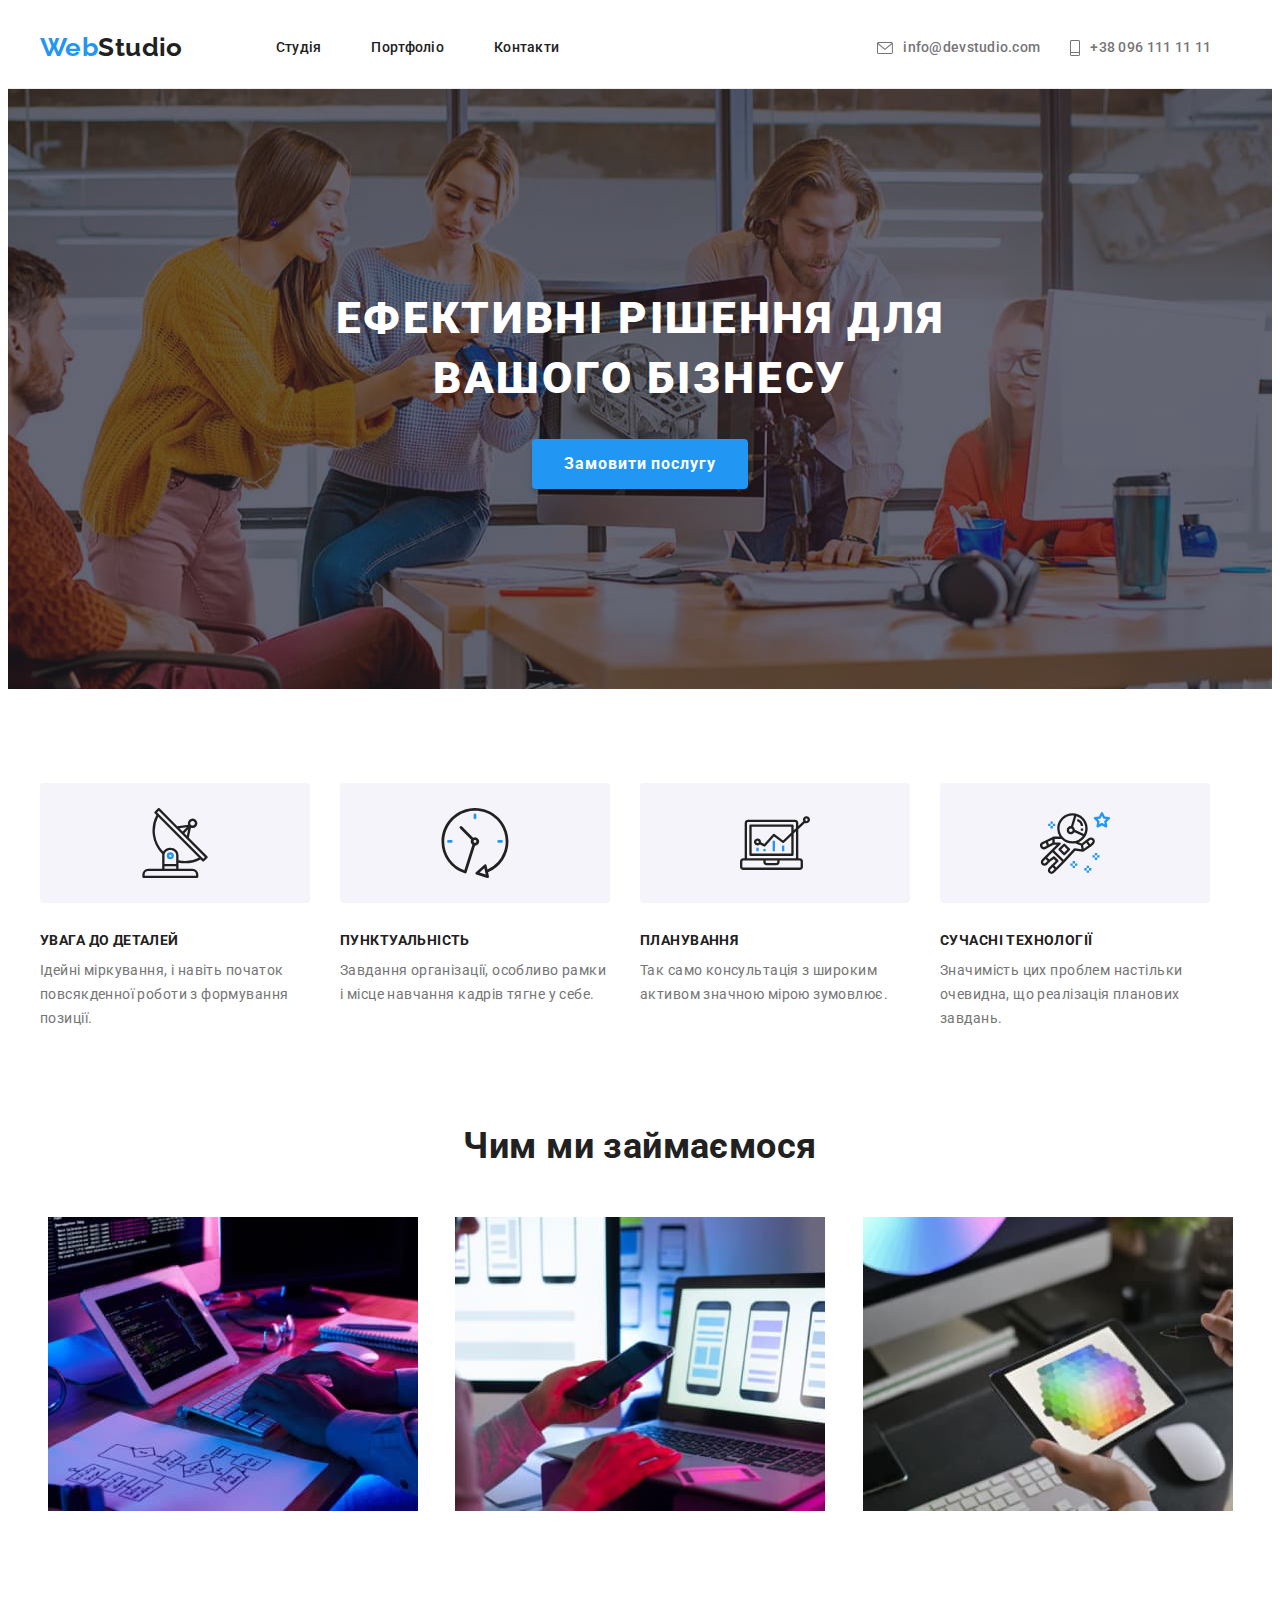
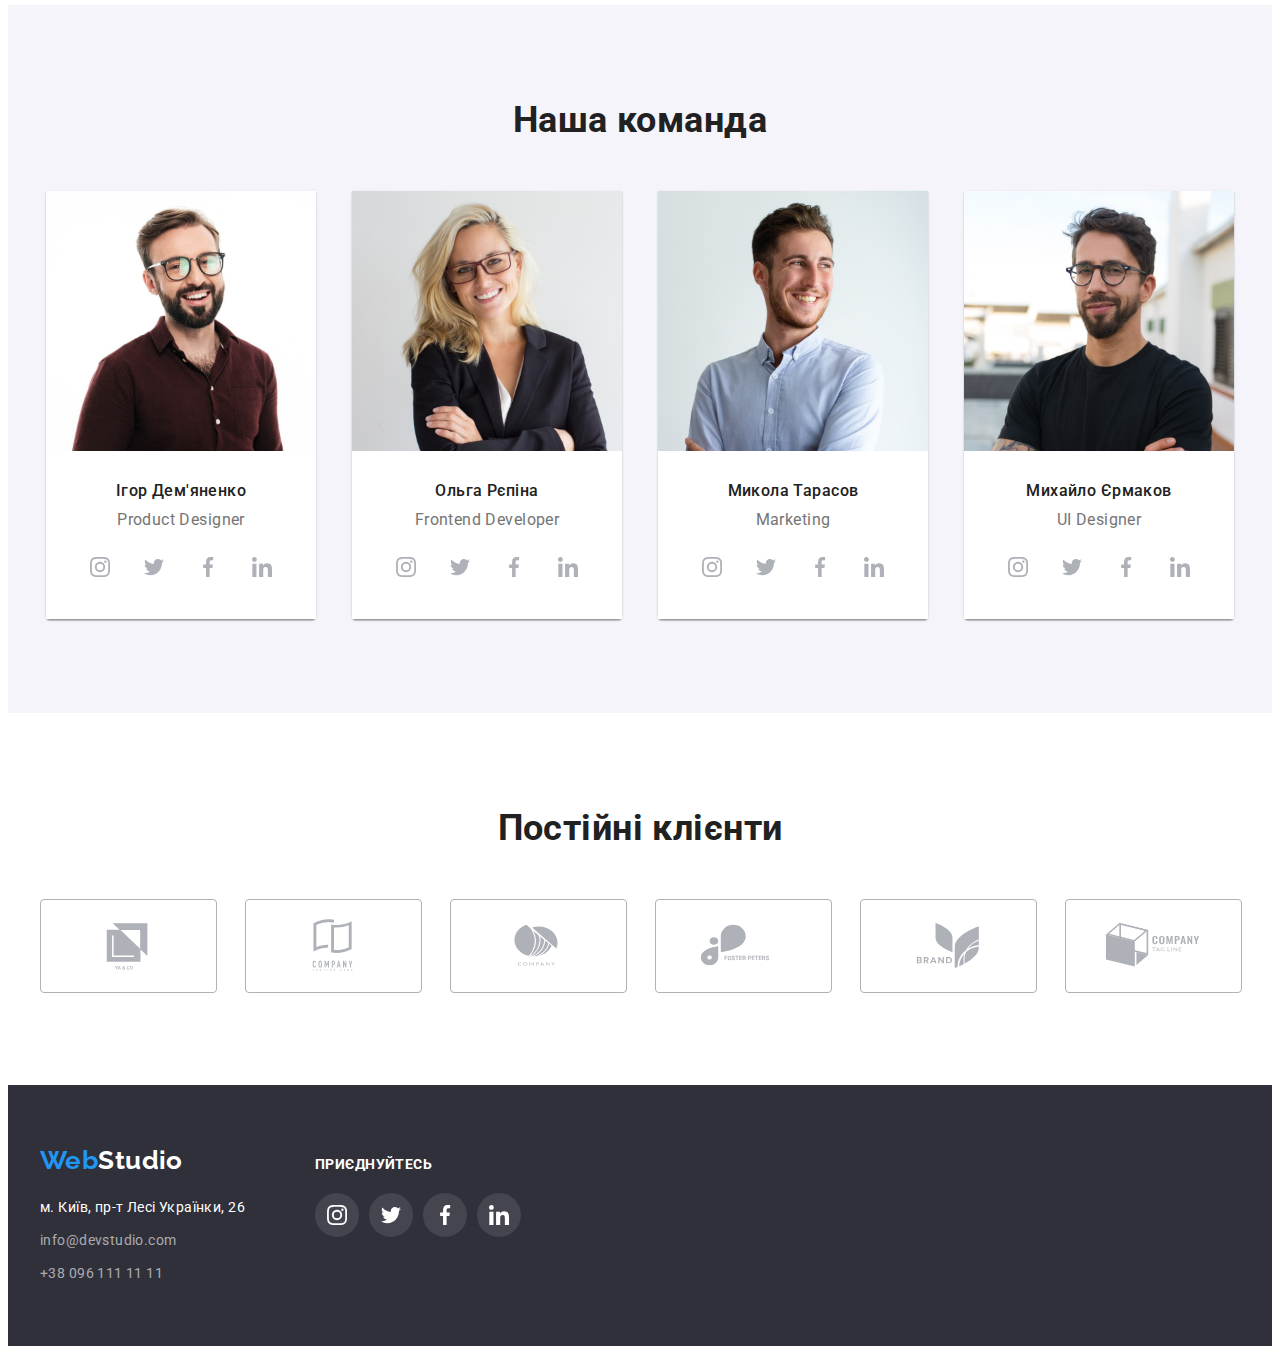
==== index.html @ e4511b5a "Start" ====
<!DOCTYPE html>
<html lang="uk">
    <head>
        <meta charset="UTF-8">
        <meta http-equiv="X-UA-Compatible" content="IE=edge">
        <meta name="viewport" content="width=device-width, initial-scale=1.0">
        
        <link rel="preconnect" href="https://fonts.googleapis.com">
        <link rel="preconnect" href="https://fonts.gstatic.com" crossorigin>
        <link href="https://fonts.googleapis.com/css2?family=Raleway:wght@700&family=Roboto:wght@400;500;700;900&display=swap" rel="stylesheet">

        <link rel="stylesheet" href="https://cdnjs.cloudflare.com/ajax/libs/modern-normalize/1.1.0/modern-normalize.min.css" integrity="sha512-wpPYUAdjBVSE4KJnH1VR1HeZfpl1ub8YT/NKx4PuQ5NmX2tKuGu6U/JRp5y+Y8XG2tV+wKQpNHVUX03MfMFn9Q==" crossorigin="anonymous" referrerpolicy="no-referrer" />

        <link rel="stylesheet" href="./styles/styles.css">

        <title>WebStudio</title>
    </head>

      <body>
    <header class="header">
      <div class="container">
        <nav class="header-navigation">
          <a class="logo header-logo" href="index.html"> Web<span class="word-studio-1">Studio</span></a>
            <ul class="header-list">
              <li class="header-item"><a class="header-link studio" href="index.html">Студія</a></li>
              <li class="header-item"><a class="header-link" href="portfolio.html">Портфоліо</a></li>
              <li class="header-item"><a class="header-link" href="#contacts">Контакти</a></li>
            </ul>

            <div class="header-contacts">
              <ul class="header-contacts-list">
                <li class="header-contacts-item">
                  <a class="contact-link" href="mailto:info@devstudio.com">
                    <svg width="16" height="12">
                      <use href="./img/icons.svg#icon-mail-icon"></use>
                    </svg>
                    info@devstudio.com
                  </a>
                </li>
                <li class="header-contacts-item">
                  <a class="contact-link" href="tel:+380961111111">
                    <svg width="10" height="16">
                      <use href="./img/icons.svg#icon-phone-icon"></use>
                    </svg>
                    +38 096 111 11 11
                  </a>
                </li>
              </ul>
            </div>
        </nav>
      </div>
    </header>

    <main>
      <section class="banner">
        <div class="container">
          <h1 class="banner-title">Ефективні рішення для вашого бізнесу</h1>
          <button class="banner-button" type="button">Замовити послугу</button>
        </div>
        </section>

            <section class="hero">
              <div class="container">
                    <ul class="hero-list">
                        <li class="hero-item">
                          <div class="hero-icon-box">
                            <svg class="hero-icon" width="70" height="70">
                              <use href="./img/icons.svg#icon-antenna"></use>
                            </svg>
                          </div>
                          <h3 class="hero-title">УВАГА ДО ДЕТАЛЕЙ</h3>
                          <p class="hero-text">Ідейні міркування, і навіть початок повсякденної роботи з формування позиції.</p>
                        </li>

                        <li class="hero-item">
                          <div class="hero-icon-box">
                            <svg class="hero-icon" width="70" height="70">
                              <use href="./img/icons.svg#icon-clock"></use>
                            </svg>
                          </div>
                          <h3 class="hero-title">ПУНКТУАЛЬНІСТЬ</h3>
                          <p class="hero-text">Завдання організації, особливо рамки і місце навчання кадрів тягне у себе.</p>
                        </li>

                        <li class="hero-item">
                          <div class="hero-icon-box">
                            <svg class="hero-icon" width="70" height="70">
                              <use href="./img/icons.svg#icon-diagram"></use>
                            </svg>
                          </div>
                          <h3 class="hero-title">ПЛАНУВАННЯ</h3>
                          <p class="hero-text">Так само консультація з широким активом значною мірою зумовлює.</p>
                        </li>

                        <li class="hero-item">
                          <div class="hero-icon-box">
                            <svg class="hero-icon" width="70" height="70">
                              <use href="./img/icons.svg#icon-astronaut"></use>
                            </svg>
                          </div>
                          <h3 class="hero-title">СУЧАСНІ ТЕХНОЛОГІЇ</h3>
                          <p class="hero-text">Значимість цих проблем настільки очевидна, що реалізація планових завдань.</p>
                        </li>
                    </ul>
              </div>
            </section>

            <section class="projects">
                <div class="container">
                  <h2 class="projects-title">Чим ми займаємося</h2>
                      <ul class="projects-list">
                          <li><img src="img/works-1.jpg" alt="Робота за комп'ютером" width="370" height="294"></li>
                          <li><img src="img/works-2.jpg" alt="Робота зі смартфоном за комп'ютером" width="370" height="294"></li>
                          <li><img src="img/works-3.jpg" alt="Робота з планшетом за комп'ютером" width="370" height="294"></li>    
                      </ul>
                </div>
            </section>

            <section class="team">
              <div class="container">
                <h2 class="team-title">Наша команда</h2>
                  <ul class="team-list">
                    <li class="team-item"> 
                            <img src="img/teammate-1.jpg" alt="Член команди 1" width="270" height="260">
                            <div class="description">
                              <h3 class="team-name">Ігор Дем'яненко</h3>
                              <p class="team-position">Product Designer</p>
                              <ul class="team-soc-list">
                                <li class="team-soc-item">
                                  <a href="" class="team-soc-link">
                                    <svg class="team-soc-icon" width="20" height="20">
                                    <use href="./img/icons.svg#icon-instagram"></use>
                                    </svg>
                                  </a>
                                </li>
                                <li class="team-soc-item">
                                  <a href="" class="team-soc-link">
                                    <svg class="team-soc-icon" width="20" height="20">
                                    <use href="./img/icons.svg#icon-twitter"></use>
                                    </svg>
                                  </a>
                                </li>
                                <li class="team-soc-item">
                                  <a href="" class="team-soc-link">
                                    <svg class="team-soc-icon" width="20" height="20">
                                    <use href="./img/icons.svg#icon-facebook"></use>
                                    </svg>
                                  </a>
                                </li>
                                <li class="team-soc-item">
                                  <a href="" class="team-soc-link">
                                    <svg class="team-soc-icon" width="20" height="20">
                                    <use href="./img/icons.svg#icon-linkedin"></use>
                                    </svg>
                                  </a>
                                </li>
                              </ul>
                            </div>
                        </li>
                        <li class="team-item"> 
                            <img src="img/teammate-2.jpg" alt="Член команди 2" width="270" height="260">
                            <div class="description">
                            <h3 class="team-name">Ольга Рєпіна</h3>
                            <p class="team-position">Frontend Developer</p>
                            <ul class="team-soc-list">
                              <li class="team-soc-item">
                                <a href="" class="team-soc-link">
                                  <svg class="team-soc-icon" width="20" height="20">
                                  <use href="./img/icons.svg#icon-instagram"></use>
                                  </svg>
                                </a>
                              </li>
                              <li class="team-soc-item">
                                <a href="" class="team-soc-link">
                                  <svg class="team-soc-icon" width="20" height="20">
                                  <use href="./img/icons.svg#icon-twitter"></use>
                                  </svg>
                                </a>
                              </li>
                              <li class="team-soc-item">
                                <a href="" class="team-soc-link">
                                  <svg class="team-soc-icon" width="20" height="20">
                                  <use href="./img/icons.svg#icon-facebook"></use>
                                  </svg>
                                </a>
                              </li>
                              <li class="team-soc-item">
                                <a href="" class="team-soc-link">
                                  <svg class="team-soc-icon" width="20" height="20">
                                  <use href="./img/icons.svg#icon-linkedin"></use>
                                  </svg>
                                </a>
                              </li>
                            </ul>  
                            </div>
                        </li>
                        <li class="team-item"> 
                            <img src="img/teammate-3.jpg" alt="Член команди 3" width="270" height="260"> 
                            <div class="description">
                            <h3 class="team-name">Микола Тарасов</h3>
                            <p class="team-position">Marketing</p>
                            <ul class="team-soc-list">
                              <li class="team-soc-item">
                                <a href="" class="team-soc-link">
                                  <svg class="team-soc-icon" width="20" height="20">
                                  <use href="./img/icons.svg#icon-instagram"></use>
                                  </svg>
                                </a>
                              </li>
                              <li class="team-soc-item">
                                <a href="" class="team-soc-link">
                                  <svg class="team-soc-icon" width="20" height="20">
                                  <use href="./img/icons.svg#icon-twitter"></use>
                                  </svg>
                                </a>
                              </li>
                              <li class="team-soc-item">
                                <a href="" class="team-soc-link">
                                  <svg class="team-soc-icon" width="20" height="20">
                                  <use href="./img/icons.svg#icon-facebook"></use>
                                  </svg>
                                </a>
                              </li>
                              <li class="team-soc-item">
                                <a href="" class="team-soc-link">
                                  <svg class="team-soc-icon" width="20" height="20">
                                  <use href="./img/icons.svg#icon-linkedin"></use>
                                  </svg>
                                </a>
                              </li>
                            </ul>
                            </div> 
                        </li> 
                        <li class="team-item"> 
                            <img src="img/teammate-4.jpg" alt="Член команди 4" width="270" height="260"> 
                            <div class="description">
                            <h3 class="team-name">Михайло Єрмаков</h3>
                            <p class="team-position">UI Designer</p>
                            <ul class="team-soc-list">
                              <li class="team-soc-item">
                                <a href="" class="team-soc-link">
                                  <svg class="team-soc-icon" width="20" height="20">
                                  <use href="./img/icons.svg#icon-instagram"></use>
                                  </svg>
                                </a>
                              </li>
                              <li class="team-soc-item">
                                <a href="" class="team-soc-link">
                                  <svg class="team-soc-icon" width="20" height="20">
                                  <use href="./img/icons.svg#icon-twitter"></use>
                                  </svg>
                                </a>
                              </li>
                              <li class="team-soc-item">
                                <a href="" class="team-soc-link">
                                  <svg class="team-soc-icon" width="20" height="20">
                                  <use href="./img/icons.svg#icon-facebook"></use>
                                  </svg>
                                </a>
                              </li>
                              <li class="team-soc-item">
                                <a href="" class="team-soc-link">
                                  <svg class="team-soc-icon" width="20" height="20">
                                  <use href="./img/icons.svg#icon-linkedin"></use>
                                  </svg>
                                </a>
                              </li>
                            </ul>
                            </div>
                      </li>    
                    </ul>
              </div>
            </section>

            <section class="partners">
              <div class="container">
                <h2 class="partners-title">Постійні клієнти</h2>
                <ul class="partners-list">
                  <li class="partners-item">
                    <a href="" class="partners-link">
                      <svg class="partners-icon" width="106" height="60">
                        <use href="./img/icons.svg#icon-logo-1"></use>
                      </svg>
                    </a>
                  </li>
                  <li class="partners-item">
                    <a href="" class="partners-link">
                      <svg class="partners-icon" width="106" height="60">
                        <use href="./img/icons.svg#icon-logo-2"></use>
                      </svg>
                    </a>
                  </li>
                  <li class="partners-item">
                    <a href="" class="partners-link">
                      <svg class="partners-icon" width="106" height="60">
                        <use href="./img/icons.svg#icon-logo-3"></use>
                      </svg>
                    </a>
                  </li>
                  <li class="partners-item">
                    <a href="" class="partners-link">
                      <svg class="partners-icon" width="106" height="60">
                        <use href="./img/icons.svg#icon-logo-4"></use>
                      </svg>
                    </a>
                  </li>
                  <li class="partners-item">
                    <a href="" class="partners-link">
                      <svg class="partners-icon" width="106" height="60">
                        <use href="./img/icons.svg#icon-logo-5"></use>
                      </svg>
                    </a>
                  </li>
                  <li class="partners-item">
                    <a href="" class="partners-link">
                      <svg class="partners-icon" width="106" height="60">
                        <use href="./img/icons.svg#icon-logo-6"></use>
                      </svg>
                    </a>
                  </li>
                </ul>
              </div>
            </section>
    </main>

        <footer>
          <div class="footer-container container">
            <div class="footer-logo-contacts">
            <a class="logo footer-logo" href="index.html"> Web<span class="word-studio-2">Studio</span></a>
                <address id="contacts">
                    <ul>
                        <li class="contact-item"><a class="adds" href="https://goo.gl/maps/CPtrU1FHBa2aNyZL9" target="_blank" rel="noopener noreferrer nofollow" >м. Київ, пр-т Лесі Українки, 26 </a></li>
                        <li class="contact-item"><a class="footer-contact-link" href="mailto:info@devstudio.com">info@devstudio.com</a></li>
                        <li class="contact-item"><a class="footer-contact-link" href="tel:+380961111111">+38 096 111 11 11</a></li>
                    </ul>
                </address>
              </div>

                <div class="footer-soc-networks">
                  <h4 class="footer-soc-title">приєднуйтесь</h4>
                  <ul class="footer-soc-list">
                    <li class="footer-soc-item">
                      <a href="" class="footer-soc-link">
                        <svg class="footer-soc-icon" width="20" height="20">
                        <use href="./img/icons.svg#icon-instagram"></use>
                        </svg>
                      </a>
                    </li>
                    <li class="footer-soc-item">
                      <a href="" class="footer-soc-link">
                        <svg class="footer-soc-icon" width="20" height="20">
                        <use href="./img/icons.svg#icon-twitter"></use>
                        </svg>
                      </a>
                    </li>
                    <li class="footer-soc-item">
                      <a href="" class="footer-soc-link">
                        <svg class="footer-soc-icon" width="20" height="20">
                        <use href="./img/icons.svg#icon-facebook"></use>
                        </svg>
                      </a>
                    </li>
                    <li class="footer-soc-item">
                      <a href="" class="footer-soc-link">
                        <svg class="footer-soc-icon" width="20" height="20">
                        <use href="./img/icons.svg#icon-linkedin"></use>
                        </svg>
                      </a>
                    </li>
                  </ul>
                </div>
          </div>
        </footer>
    </body>
</html>
---- styles/styles.css ----
:root {
  --primary-text-color: #757575;
  --secondary-text-color: #212121;
  --white-color:  #FFFFFF;
  --black-color: #000000;
  --background-our-team: #F5F4FA;
  --background-hero-footer: #2F303A;
  --accent-color: #2196F3;
  --button-active: #188CE8;
  --body-color: #F5F5F5;
  --bottom-color: #ECECEC;
  --icon-color: #AFB1B8;
}

body { 
  font-family: 'Roboto', sans-serif;
  font-size: 14px;
  letter-spacing: 0.03em;
  background-color: var(--white-color);
}

p,
h1,
h2,
h3,
h4,
h5,
h6 {
  margin: 0;
}

ul,
ol {
  margin: 0;
  padding-left: 0;
}

button {
  cursor: pointer;
}

address {
  font-style: normal;
}

img {
  display: block;
  max-width: 100%;
  height: auto;
}

a {
  text-decoration: none;
}

ul {
  list-style: none;
}

/*-------------------header-------------------*/

.container {
  width: 1200px;
  padding-left: 15px;
  padding-right: 15px;
  margin: 0 auto;
}

.header {
  background: var(--white-color);
  flex-direction: row;
  border-bottom-width: 1px;
  border-bottom-style: solid;
  border-bottom-color: var(--bottom-color);
}

.header-navigation {
  display: flex;
}

.logo {
  font-family: 'Raleway';
  font-weight: 700;
  font-size: 26px;
  line-height: 1.19;
  color: var(--accent-color);
}

.header-logo{
  padding-top: 24px;
  padding-bottom: 25px;
}

.header-list {
  margin: 32px 318px 32px 93px;
  display: flex;
  gap: 50px;
}

.header-link:hover,
.header-link:focus {
  color: var(--accent-color)
}

.studio:visited,
.portfolio:visited {
  color: var(--accent-color)
}

.word-studio-1 {
  color: var(--secondary-text-color);
}

.header-link {
  font-weight: 500;
  line-height: 1.14;
  letter-spacing: 0.02em;
  display:flex;
  color: var(--secondary-text-color);
  gap: 50px;
}

.header-contacts {
  padding-top: 32px;
  padding-bottom: 32px;
}

.header-contacts-list {
  display: flex;
  gap: 30px;
}

.contact-link {
font-weight: 500;
line-height: 1.14;
letter-spacing: 0.02em;
color: var(--primary-text-color);
fill: currentColor;
display: flex;
align-items:center;
gap: 10px;
}

.contact-link:hover,
.contact-link:focus {
  color: var(--accent-color);
}

/*-------------------hero-------------------*/

.banner {
  background: var(--background-hero-footer);
  padding: 200px 0;
  background-image: linear-gradient(
  rgba(47, 48, 58, 0.4),
  rgba(47, 48, 58, 0.4)),
  url(../img/hero-bg.jpg);
  background-repeat: no-repeat;
  background-position: center;
  background-size: cover;
  max-width: 1600px;
  margin: 0 auto;
}

.banner-title {
  font-weight: 900;
  font-size: 44px; 
  line-height: 1.36; 
  text-align: center;
  letter-spacing: 0.06em;
  text-transform: uppercase;
  color: var(--white-color);
  width: 696px;
  margin: 0 auto;
}

.banner-button {
  border: 0;
  border-radius: 0;
  font-family: 'Roboto';
  font-weight: 700;
  font-size: 16px;
  line-height: 1.88;
  text-align: center;
  letter-spacing: 0.06em;
  color: var(--white-color);
  background: var(--accent-color);
  cursor: pointer;
  margin: 0 auto;
  display: block;
  margin-top: 30px;
  padding: 10px 32px;
  box-shadow: 0px 4px 4px rgba(0, 0, 0, 0.15);
  border-radius: 4px;
}

.banner-button:hover {
  background: var(--button-active);
}

.hero-item {
  width: 270px;
}

.hero-item:nth-child(2),
.hero-item:nth-child(3) {
  height: 224px;
}

.hero-list {
  height: 248px;
  display: flex;
  gap: 30px;
}

.hero-icon-box {
  width: 270px;
  height: 120px;
  margin-bottom: 30px;
  background: var(--background-our-team);
  border-radius: 4px;
  display: flex;
  align-items: center;
  justify-content: center;
}

.hero-icon {
}

.hero-title {
  font-weight: 700;
  font-size: 14px;
  line-height: 1.14;
  text-transform: uppercase;
  color: var(--secondary-text-color);
  margin-bottom: 10px;
}

.hero-text {
  line-height: 1.71;
  color: var(--primary-text-color);
}

.hero {
  padding-top: 94px;
}

.projects,
.partners {
  padding-top: 94px;
  padding-bottom: 94px;
}

.projects-title,
.team-title,
.partners-title {
  font-weight: 700;
  font-size: 36px;
  line-height: 1.17;
  text-align: center;
  color: var(--secondary-text-color);
  margin-bottom: 50px;
}

.projects-list {
  display: flex;
  gap: 30px;
  justify-content: space-evenly;
}

.team-list {
  display: flex;
  gap: 30px;
  justify-content: space-evenly;
}

.team-item {
  box-shadow: 0px 1px 3px rgba(0, 0, 0, 0.12), 0px 1px 1px rgba(0, 0, 0, 0.14), 0px 2px 1px rgba(0, 0, 0, 0.2);
  border-radius: 0px 0px 4px 4px;
  width: calc((100%-90px)/4);
  text-align: center;
}

.team {
  background: var(--background-our-team);
  padding-top: 94px;
  padding-bottom: 94px;
}

.description {
  background: var(--white-color);
  padding-top: 30px;
  padding-bottom: 30px;
  align-items: center;
}

.team-boarder {
  box-shadow: 0px 1px 3px rgba(0, 0, 0, 0.12), 0px 1px 1px rgba(0, 0, 0, 0.14), 0px 2px 1px rgba(0, 0, 0, 0.2);
  border-radius: 0px 0px 4px 4px;
}

.team-name {
  font-weight: 500;
  font-size: 16px;
  line-height: 1.19;
  color: var(--secondary-text-color);
  margin-bottom: 10px;
  padding-left: auto;
  padding-right: auto;
}

.team-position {
  margin-bottom: 16px;
  font-size: 16px;
  line-height: 1.19;
  color: var(--primary-text-color);
}

.team-soc-list {
  display: flex;
  justify-content: center;
  gap: 10px;
}

.team-soc-item {
  width: 44px;
  height: 44px;
}

.team-soc-link {
  width: 100%;
  height: 100%;
  background: var(--white-color);
  border-radius: 50%;
  display: flex;
  align-items: center;
  justify-content: center;
  fill: var(--icon-color);
}

.team-soc-link:hover,
.team-soc-link:focus {
  background-color: var(--accent-color);
  fill: var(--white-color);
}

.partners-list {
  display: flex;
  gap: 30px;
}

.partners-item {
  width: calc((100% - 150px) / 6);
  height: 92px;
}

.partners-link {
  width: 100%;
  height: 100%;
  border: 1px solid var(--icon-color);
  border-radius: 4px;
  display: flex;
  align-items: center;
  justify-content: center;
}

.partners-icon {
  fill: var(--icon-color)
}

.partners-link:hover,
.partners-link:focus {
  border-color: var(--accent-color);
}

.partners-link:hover .partners-icon,
.partners-link:focus .partners-icon{
  fill: var(--accent-color);
}

/*------------------- portfolio -------------------*/

main {
  color: var(--background-our-team);
}

.filter-container {
margin-bottom: 50px;
}

.filter-list {
  display: flex;
  gap: 8px;
  justify-content: center;
}

.filter-btn {
  border: 0;
  border-radius: 0;
  color: var(--secondary-text-color);
  background: var(--background-our-team);
  cursor: pointer;
  margin: 0 auto;
  display: block;
  padding: 6px 22px;
  border-radius: 4px;
}

.filter-btn:hover,
.filter-btn:focus,
.filter-btn:visited {
  color: var(--white-color);
  background-color: var(--accent-color);
  box-shadow: 0px 3px 1px rgba(0, 0, 0, 0.1), 
              0px 1px 2px rgba(0, 0, 0, 0.08), 
              0px 2px 2px rgba(0, 0, 0, 0.12);
}

.btn-title {
  font-family: 'Roboto';
  font-weight: 500;
  font-size: 16px;
  line-height: 1.62;
  text-align: center;
}

.project {
  padding-bottom: 94px;
  padding-top: 94px;
}

.project-list {
  display: flex;
  flex-wrap: wrap;
  justify-content: center;
  gap: 30px;
}

.portfolio-description {
  background: var(--white-color);
  padding: 20px 24px;
  border: 1px solid #EEEEEE;
}

.project-name {
  font-weight: 700;
  font-size: 18px;
  line-height: 2.0;
  letter-spacing: 0.06em;
  color: var(--secondary-text-color);
}

.project-type {
  font-size: 16px;
  line-height: 1.88;
  color: var(--primary-text-color); 
}

.project-card:hover,
.project-card:focus {
  box-shadow: 0px 1px 1px rgba(0, 0, 0, 0.12), 
              0px 4px 4px rgba(0, 0, 0, 0.06), 
              1px 4px 6px rgba(0, 0, 0, 0.16);
}

/*-------------------footer-------------------*/

footer {
  background: var(--background-hero-footer);
  padding-top: 60px;
  padding-bottom: 60px;
}

.footer-container {
  display: flex;
  align-items: baseline;
}

.footer-soc-networks {
  padding-left: 70px;
}

.word-studio-2 {
  color: var(--white-color);
}

.footer-logo {
  display: block;
  margin-bottom: 20px;
}

address{
  display: flex;
  gap: 70px;
}

.contact-item:not(:last-child) {
  margin-bottom: 9px;
}

.footer-contact-link {
  font-style: normal;
  font-weight: 400;
  line-height: 1.71;
  color: rgba(255, 255, 255, 0.6);
}

.footer-contact-link:hover,
.footer-contact-link:focus {
  color: var(--accent-color);
}

.adds {
  font-style: normal;
  line-height: 1.71;
  color: var(--white-color);
}

.adds:hover,
.adds:focus {
  color: var(--accent-color);
}

.footer-soc-networks {
}

.footer-soc-title {
font-weight: 700;
font-size: 14px;
line-height: 1.14;
text-transform: uppercase;
color: var(--white-color);
margin-bottom: 20px;
}

.footer-soc-list {
  display: flex;
  justify-content: center;
  gap: 10px;
}

.footer-soc-item {
  width: 44px;
  height: 44px;
}

.footer-soc-link {
  width: 100%;
  height: 100%;
  background: rgba(255, 255, 255, 0.1);
  border-radius: 50%;
  display: flex;
  align-items: center;
  justify-content: center;
  fill: var(--white-color);
}

.footer-soc-link:hover,
.footer-soc-link:focus {
  background-color: var(--accent-color);
  fill: var(--white-color);
}
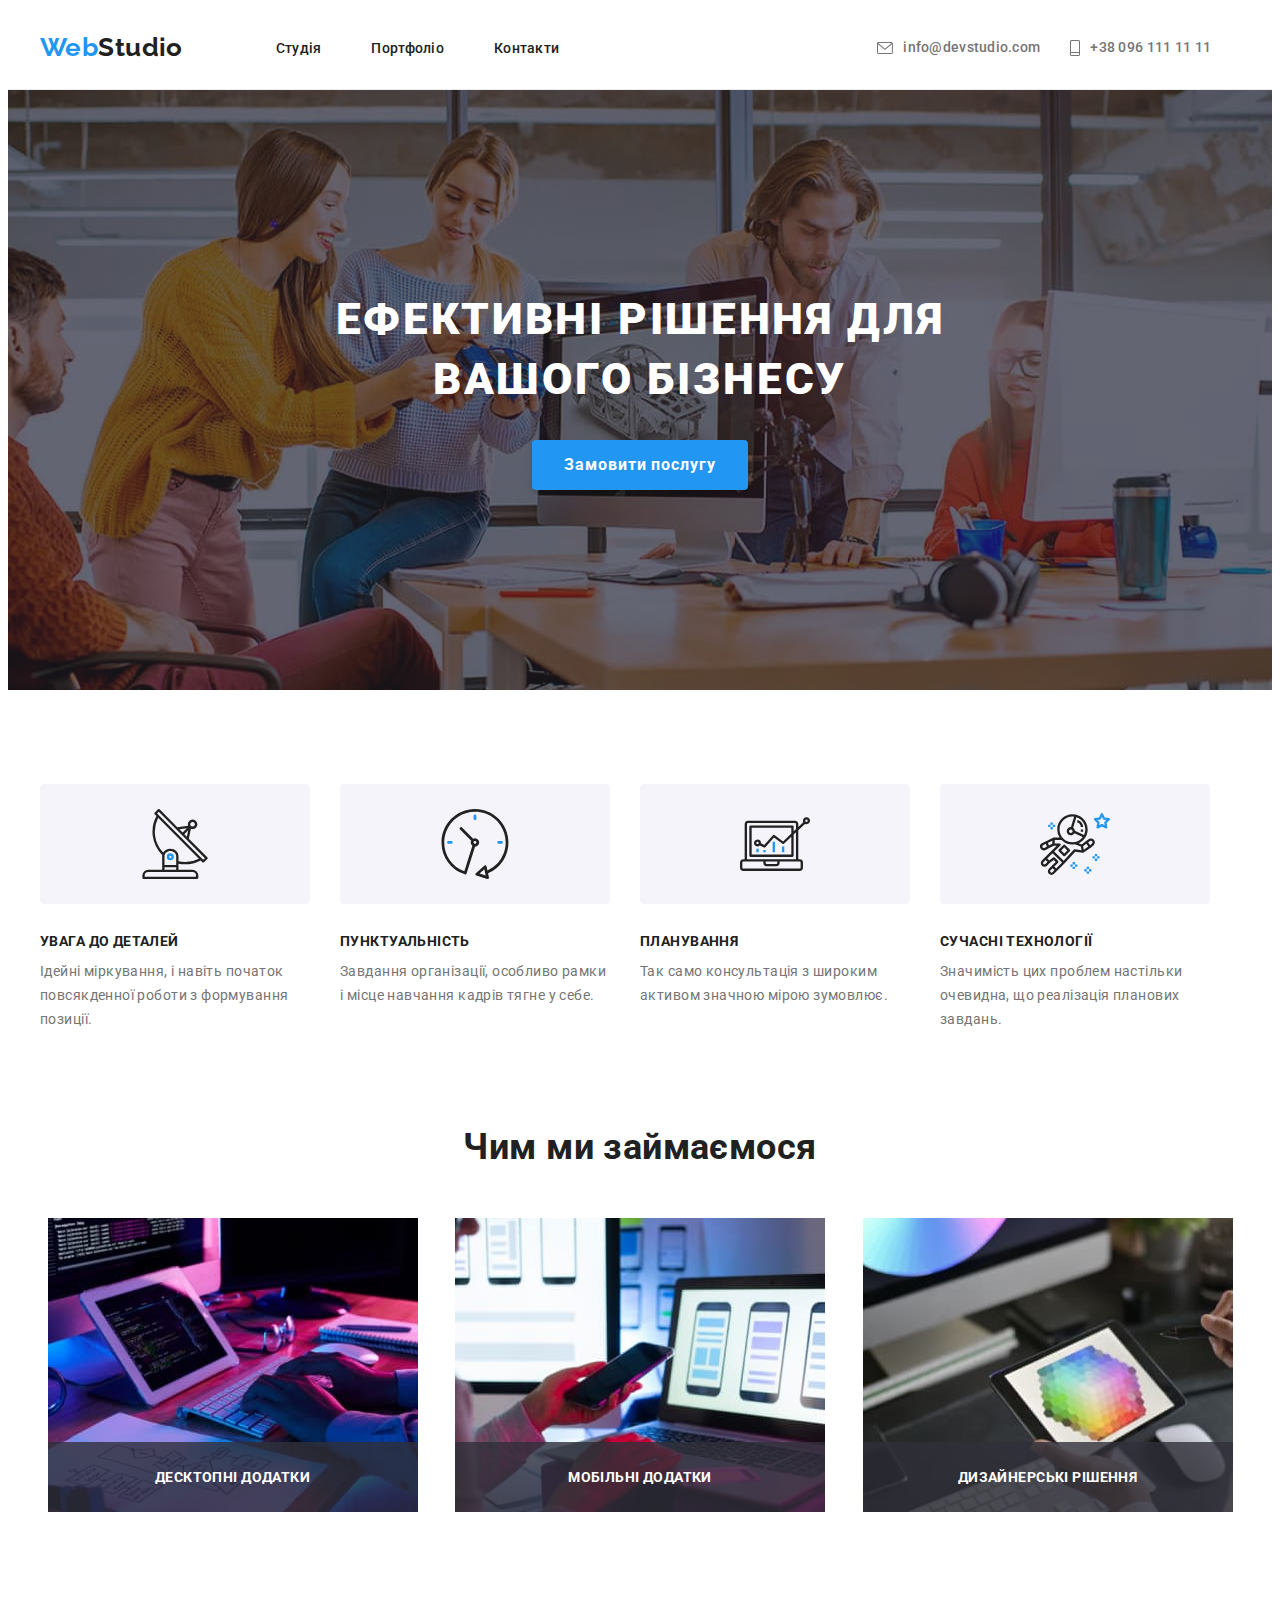
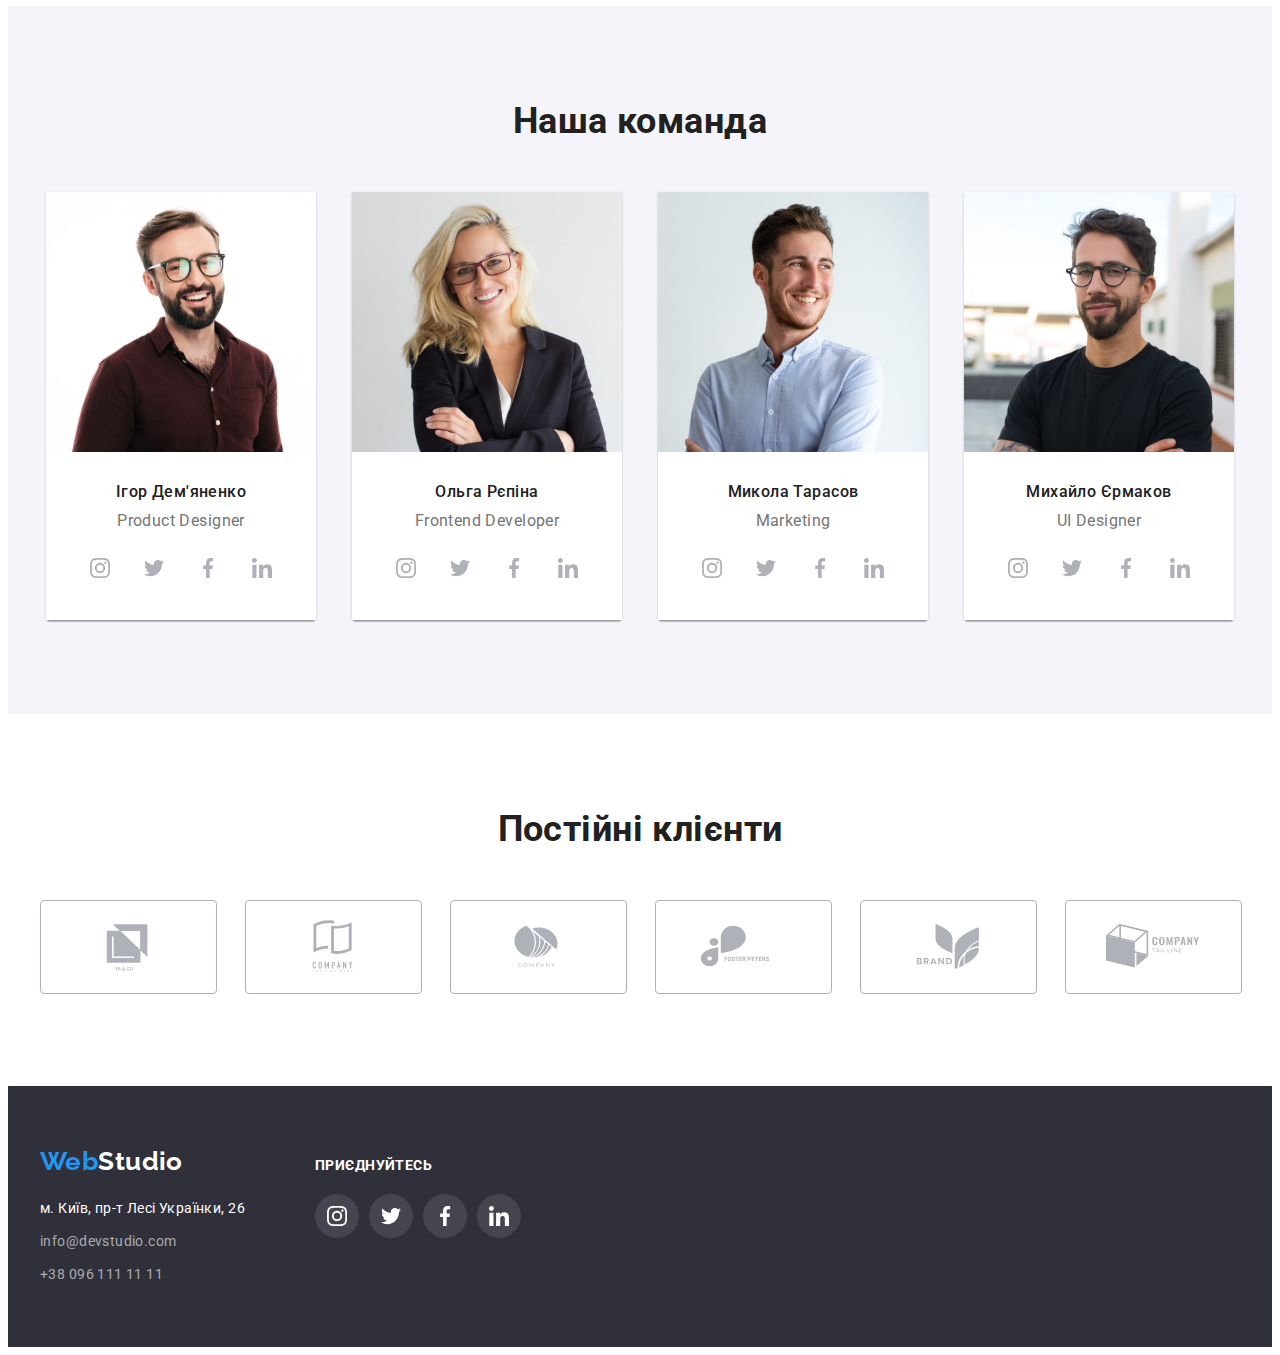
==== commit 3a34be6c: "v0.1" ====
--- a/index.html
+++ b/index.html
@@ -109,9 +109,18 @@
                 <div class="container">
                   <h2 class="projects-title">Чим ми займаємося</h2>
                       <ul class="projects-list">
-                          <li><img src="img/works-1.jpg" alt="Робота за комп'ютером" width="370" height="294"></li>
-                          <li><img src="img/works-2.jpg" alt="Робота зі смартфоном за комп'ютером" width="370" height="294"></li>
-                          <li><img src="img/works-3.jpg" alt="Робота з планшетом за комп'ютером" width="370" height="294"></li>    
+                          <li class="projects-item">
+                            <img src="img/works-1.jpg" alt="Робота за комп'ютером" width="370" height="294">
+                            <h4 class="projects-card">Десктопні додатки</h4>
+                          </li>
+                          <li class="projects-item">
+                            <img src="img/works-2.jpg" alt="Робота зі смартфоном за комп'ютером" width="370" height="294">
+                            <h4 class="projects-card">Мобільні додатки</h4>
+                          </li>
+                          <li class="projects-item">
+                            <img src="img/works-3.jpg" alt="Робота з планшетом за комп'ютером" width="370" height="294">
+                            <h4 class="projects-card">Дизайнерські рішення</h4>
+                          </li>    
                       </ul>
                 </div>
             </section>
--- a/styles/styles.css
+++ b/styles/styles.css
@@ -102,9 +102,20 @@
   color: var(--accent-color)
 }
 
+.header-link:hover::after,
+.header-link:focus::after {
+  content: '';
+  display: block;
+  width: 100%;
+  height: 4px;
+  background-color: var(--accent-color);
+  margin-top: 28px;
+  position: absolute;
+}
+
 .studio:visited,
 .portfolio:visited {
-  color: var(--accent-color)
+  color: var(--accent-color);
 }
 
 .word-studio-1 {
@@ -115,9 +126,9 @@
   font-weight: 500;
   line-height: 1.14;
   letter-spacing: 0.02em;
-  display:flex;
   color: var(--secondary-text-color);
   gap: 50px;
+  position: relative;
 }
 
 .header-contacts {
@@ -268,6 +279,23 @@
   justify-content: space-evenly;
 }
 
+.projects-item {
+  position: relative;
+}
+
+.projects-card {
+  width: 100%;
+  height: 70px;
+  background: rgba(47, 48, 58, 0.8);
+  text-transform: uppercase;
+  color: var(--white-color);
+  display: flex;
+  align-items: center;
+  justify-content: center;
+  position: absolute;
+  bottom: 0%;
+}
+
 .team-list {
   display: flex;
   gap: 30px;
@@ -456,6 +484,23 @@
   color: var(--primary-text-color); 
 }
 
+.project-item {
+  position: relative;
+}
+
+.about-project {
+  width: 370px;
+  height: 294px;
+  font-size: 18px;
+  line-height: 1.56;
+  color: var(--white-color);
+  background-color: var(--accent-color);
+  position: absolute;
+  top: 0%;
+  left: 0%;
+  padding: 63px 24px;
+}
+
 .project-card:hover,
 .project-card:focus {
   box-shadow: 0px 1px 1px rgba(0, 0, 0, 0.12), 
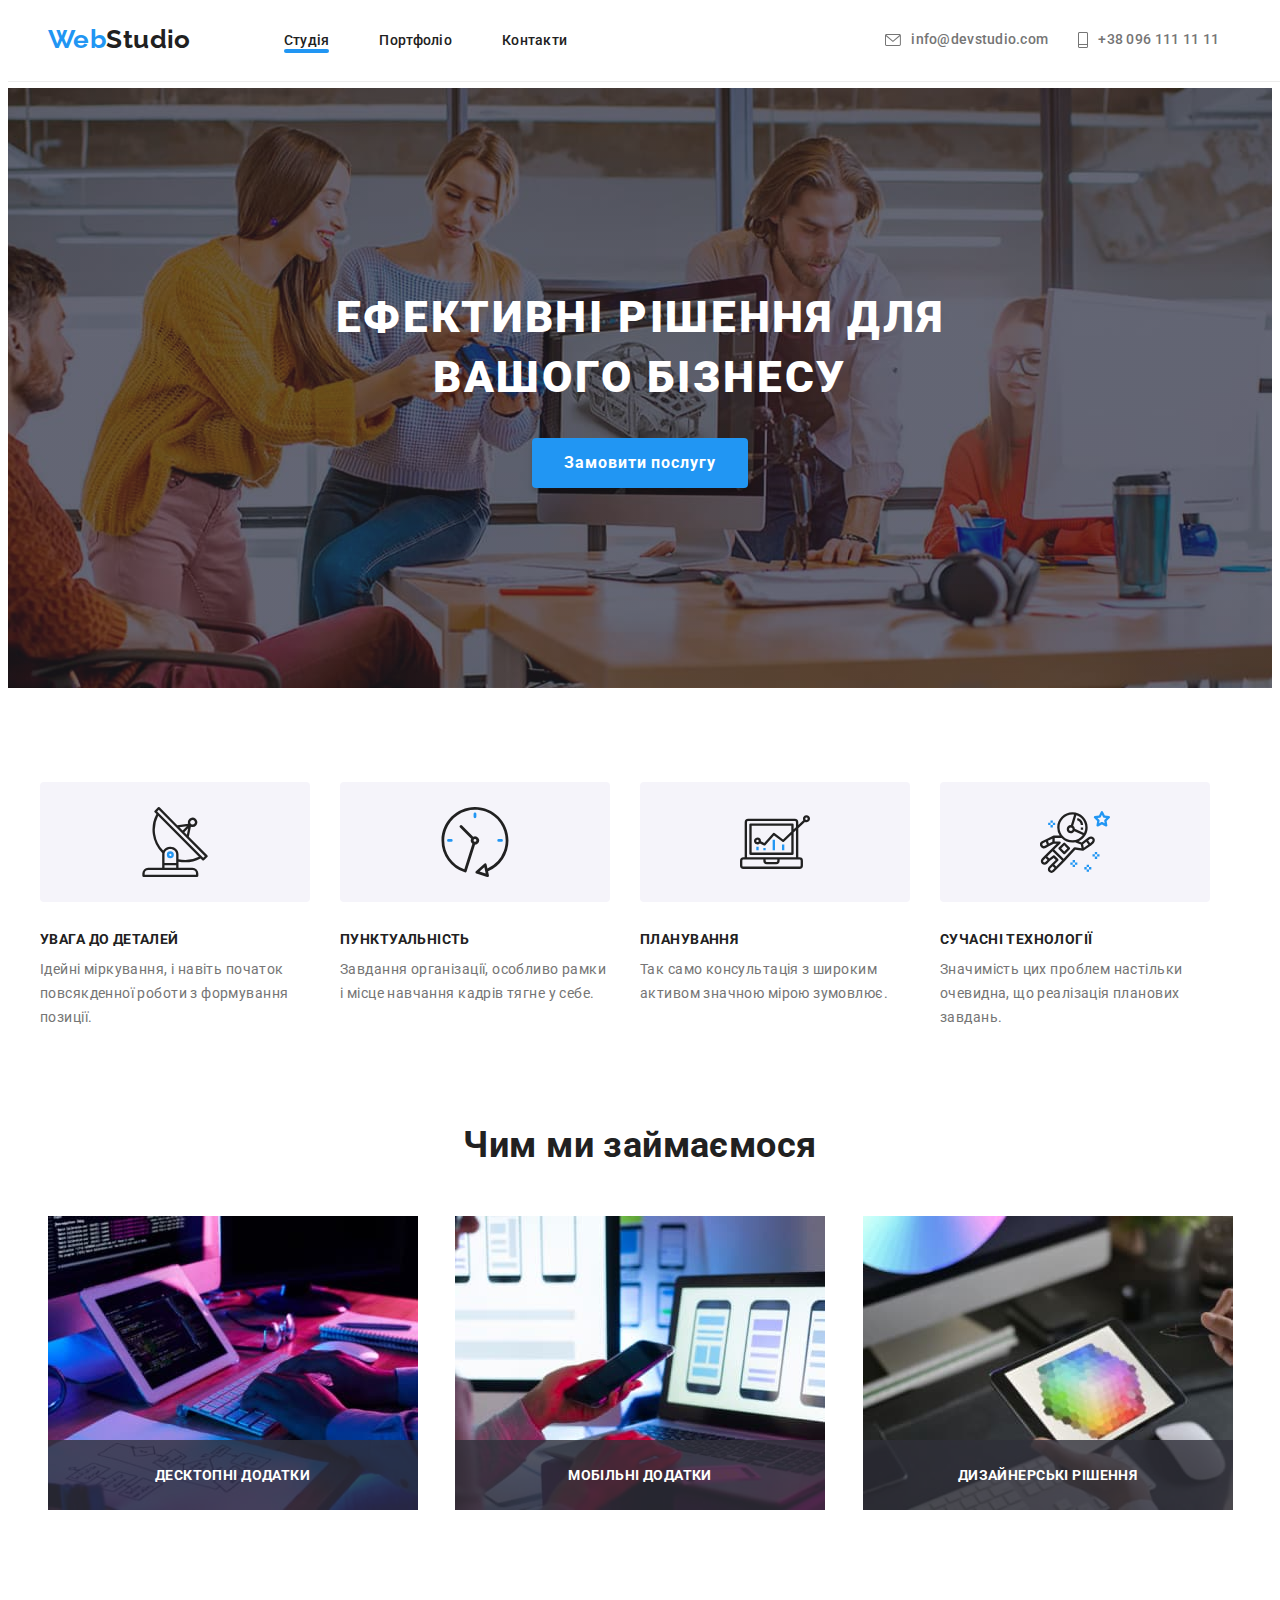
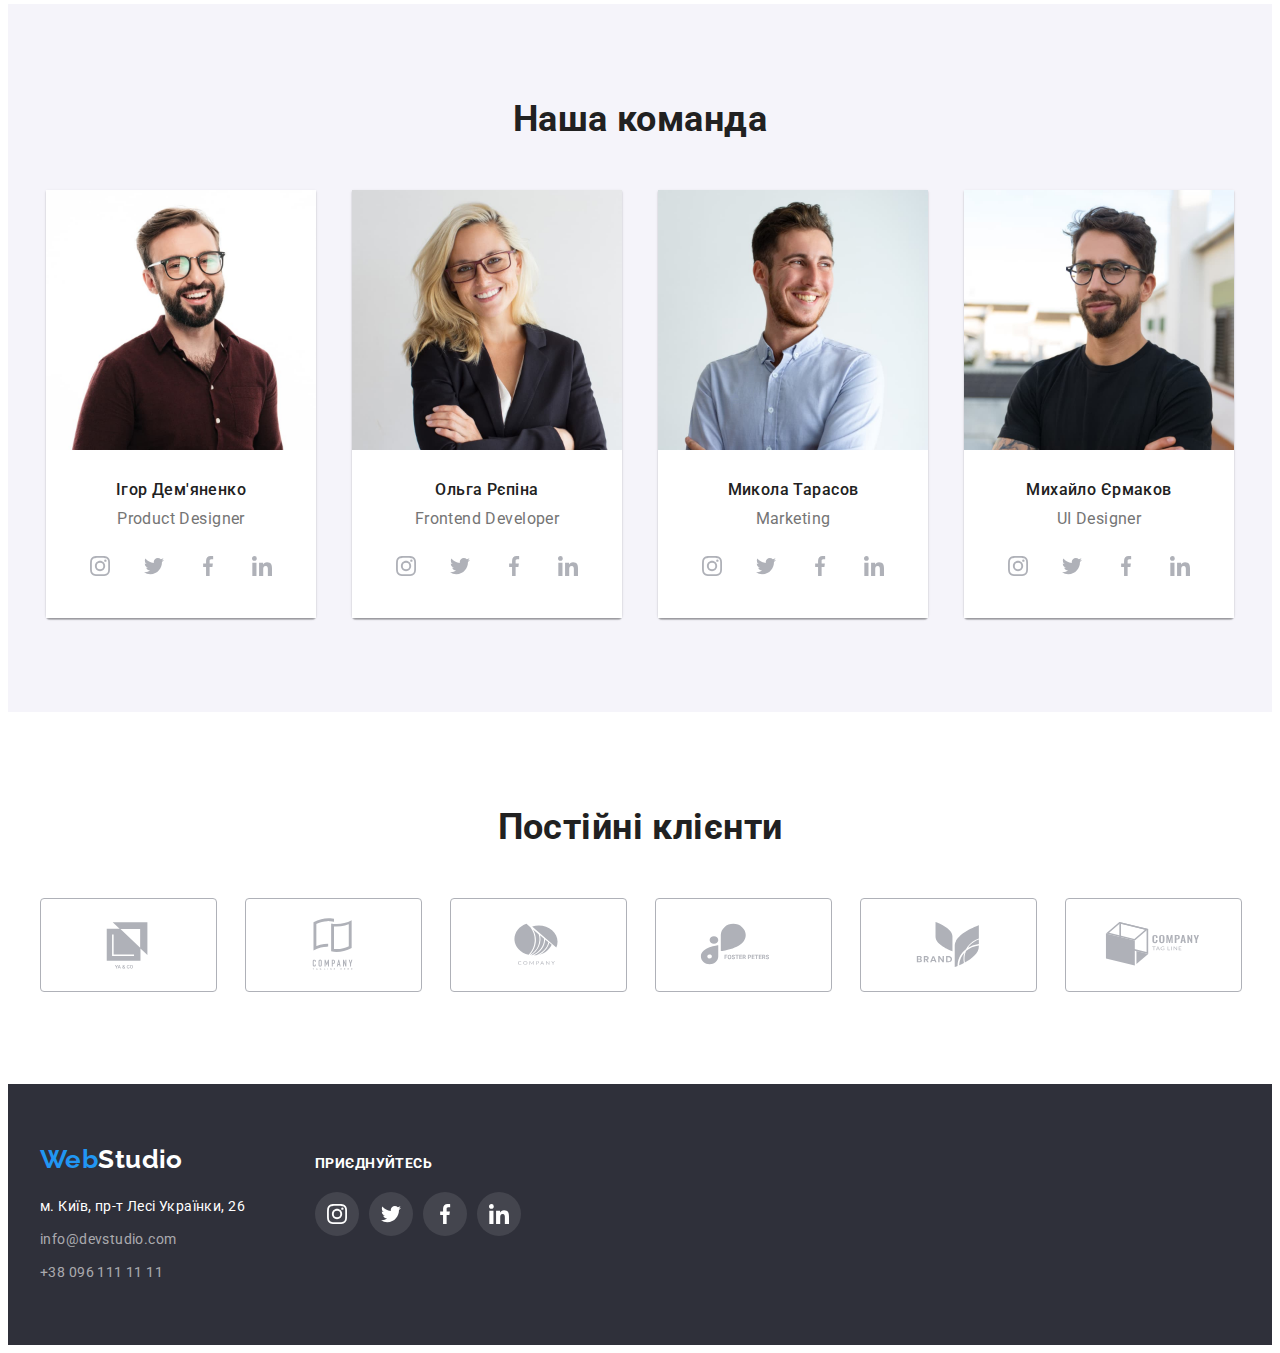
==== commit f3f2cc75: "v0.2" ====
--- a/index.html
+++ b/index.html
@@ -22,7 +22,7 @@
         <nav class="header-navigation">
           <a class="logo header-logo" href="index.html"> Web<span class="word-studio-1">Studio</span></a>
             <ul class="header-list">
-              <li class="header-item"><a class="header-link studio" href="index.html">Студія</a></li>
+              <li class="header-item"><a class="header-link current" href="index.html">Студія</a></li>
               <li class="header-item"><a class="header-link" href="portfolio.html">Портфоліо</a></li>
               <li class="header-item"><a class="header-link" href="#contacts">Контакти</a></li>
             </ul>
@@ -110,16 +110,22 @@
                   <h2 class="projects-title">Чим ми займаємося</h2>
                       <ul class="projects-list">
                           <li class="projects-item">
-                            <img src="img/works-1.jpg" alt="Робота за комп'ютером" width="370" height="294">
-                            <h4 class="projects-card">Десктопні додатки</h4>
+                            <div class="projects-card">
+                              <img src="img/works-1.jpg" alt="Робота за комп'ютером" width="370" height="294">
+                              <h4 class="projects-description">Десктопні додатки</h4>
+                            </div>
                           </li>
-                          <li class="projects-item">
-                            <img src="img/works-2.jpg" alt="Робота зі смартфоном за комп'ютером" width="370" height="294">
-                            <h4 class="projects-card">Мобільні додатки</h4>
+                          <li class="projects-ite">
+                            <div class="projects-card">
+                              <img src="img/works-2.jpg" alt="Робота зі смартфоном за комп'ютером" width="370" height="294">
+                              <h4 class="projects-description">Мобільні додатки</h4>
+                            </div>
                           </li>
-                          <li class="projects-item">
-                            <img src="img/works-3.jpg" alt="Робота з планшетом за комп'ютером" width="370" height="294">
-                            <h4 class="projects-card">Дизайнерські рішення</h4>
+                          <li class="projects-ite">
+                            <div class="projects-card">
+                              <img src="img/works-3.jpg" alt="Робота з планшетом за комп'ютером" width="370" height="294">
+                              <h4 class="projects-description">Дизайнерські рішення</h4>
+                            </div>
                           </li>    
                       </ul>
                 </div>
--- a/styles/styles.css
+++ b/styles/styles.css
@@ -10,6 +10,7 @@
   --body-color: #F5F5F5;
   --bottom-color: #ECECEC;
   --icon-color: #AFB1B8;
+  --portfolio-definition: rgba(33, 150, 243, 0.9);
 }
 
 body { 
@@ -17,6 +18,7 @@
   font-size: 14px;
   letter-spacing: 0.03em;
   background-color: var(--white-color);
+  padding-top: 80px;
 }
 
 p,
@@ -72,6 +74,10 @@
   border-bottom-width: 1px;
   border-bottom-style: solid;
   border-bottom-color: var(--bottom-color);
+  position: fixed;
+  width: 100%;
+  top: 0;
+  z-index: 5;
 }
 
 .header-navigation {
@@ -92,16 +98,18 @@
 }
 
 .header-list {
-  margin: 32px 318px 32px 93px;
+  padding: 32px 318px 32px 93px;
   display: flex;
   gap: 50px;
 }
 
 .header-link:hover,
-.header-link:focus {
+.header-link:focus,
+.current:visited {
   color: var(--accent-color)
 }
 
+.current::after,
 .header-link:hover::after,
 .header-link:focus::after {
   content: '';
@@ -109,13 +117,9 @@
   width: 100%;
   height: 4px;
   background-color: var(--accent-color);
-  margin-top: 28px;
+  border-radius: 2px;
+  bottom 0;
   position: absolute;
-}
-
-.studio:visited,
-.portfolio:visited {
-  color: var(--accent-color);
 }
 
 .word-studio-1 {
@@ -279,21 +283,21 @@
   justify-content: space-evenly;
 }
 
-.projects-item {
+.projects-card {
   position: relative;
 }
 
-.projects-card {
+.projects-description {
+  position: absolute;
+  bottom: 0;
+  display: flex;
+  align-items: center;
+  justify-content: center;
   width: 100%;
   height: 70px;
   background: rgba(47, 48, 58, 0.8);
   text-transform: uppercase;
   color: var(--white-color);
-  display: flex;
-  align-items: center;
-  justify-content: center;
-  position: absolute;
-  bottom: 0%;
 }
 
 .team-list {
@@ -484,21 +488,34 @@
   color: var(--primary-text-color); 
 }
 
-.project-item {
+.project-definition {
   position: relative;
 }
 
-.about-project {
-  width: 370px;
-  height: 294px;
+.project-definition::before {
+  content: '';
+  display: inline-block;
+  width: 100%;
+  height: 100%;
+  background-color: var(--portfolio-definition);
+  position: absolute;
+  opacity: 0;
+}
+
+.project-definition:hover::before,
+.definition-text:hover {
+  opacity: 1;
+}
+
+.definition-text {
+  position: absolute;
+  top: 0;
+  left: 0;
   font-size: 18px;
   line-height: 1.56;
   color: var(--white-color);
-  background-color: var(--accent-color);
-  position: absolute;
-  top: 0%;
-  left: 0%;
   padding: 63px 24px;
+  opacity: 0;
 }
 
 .project-card:hover,
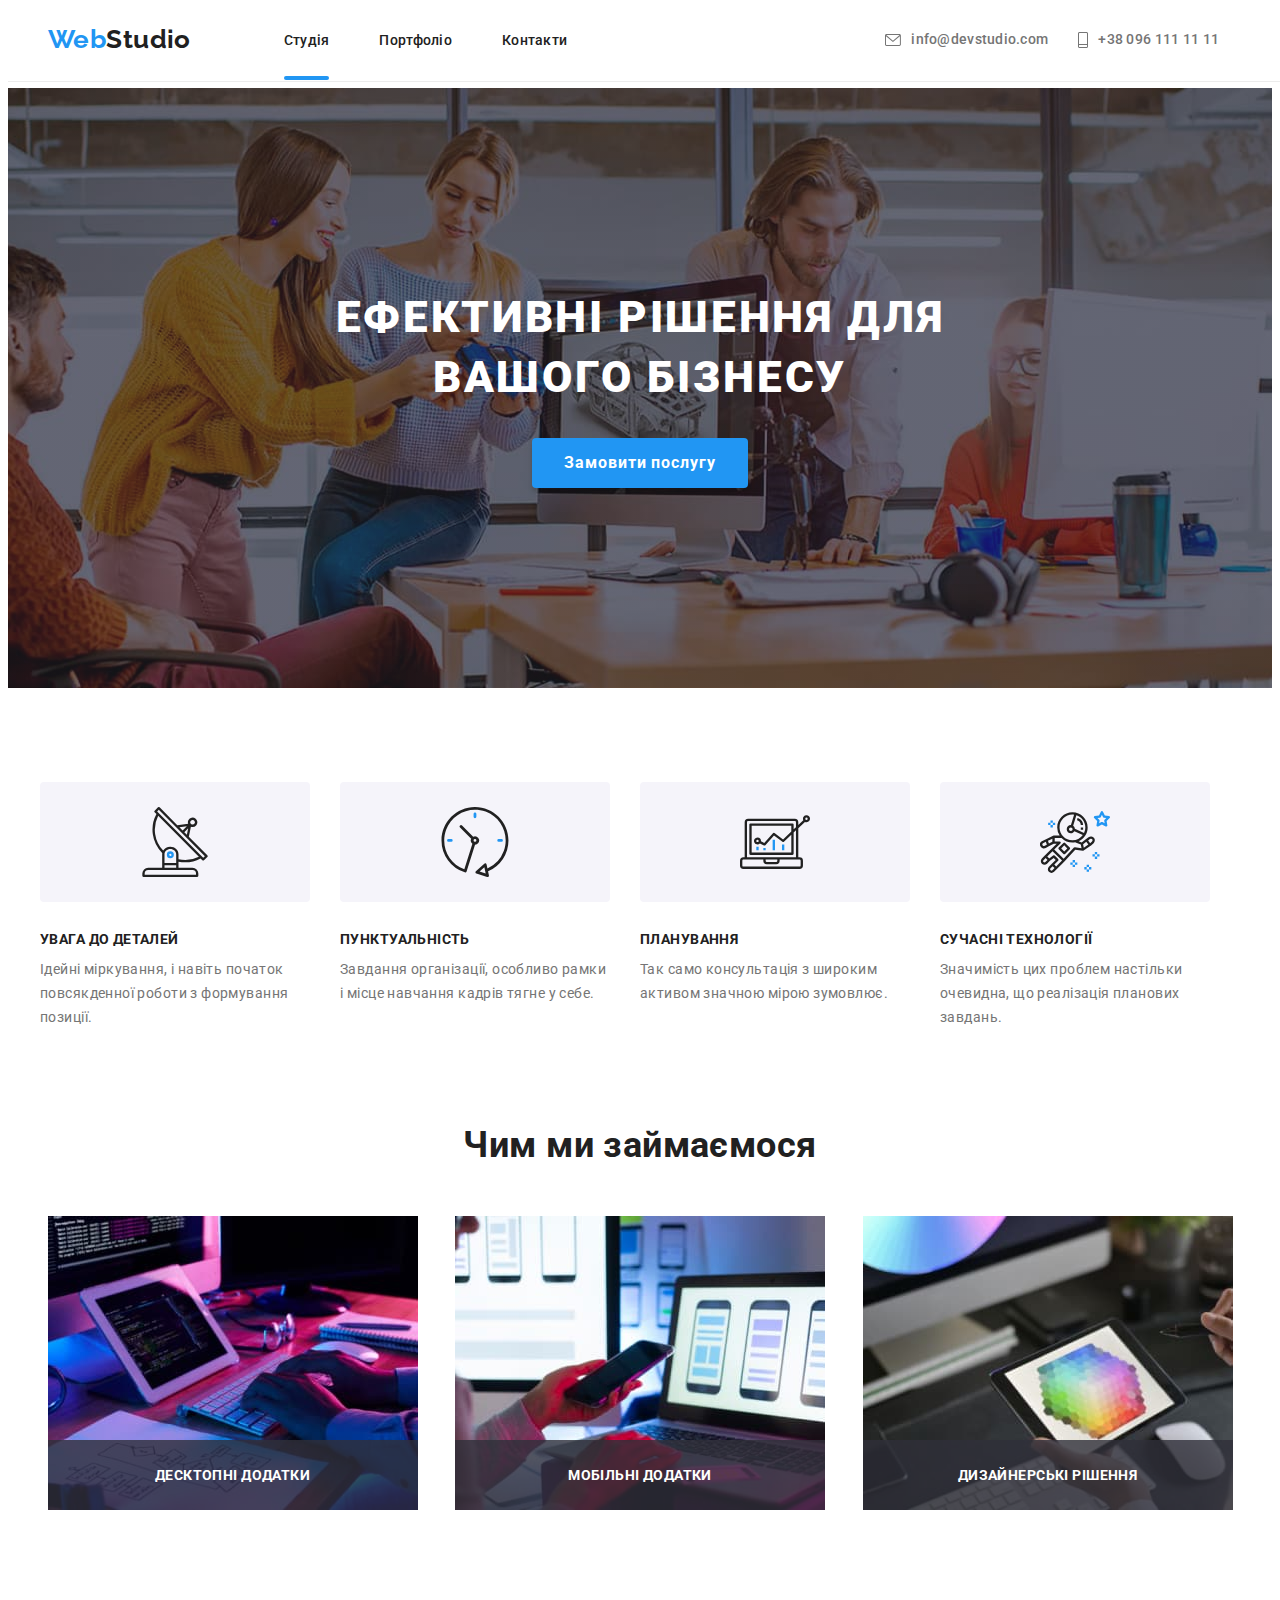
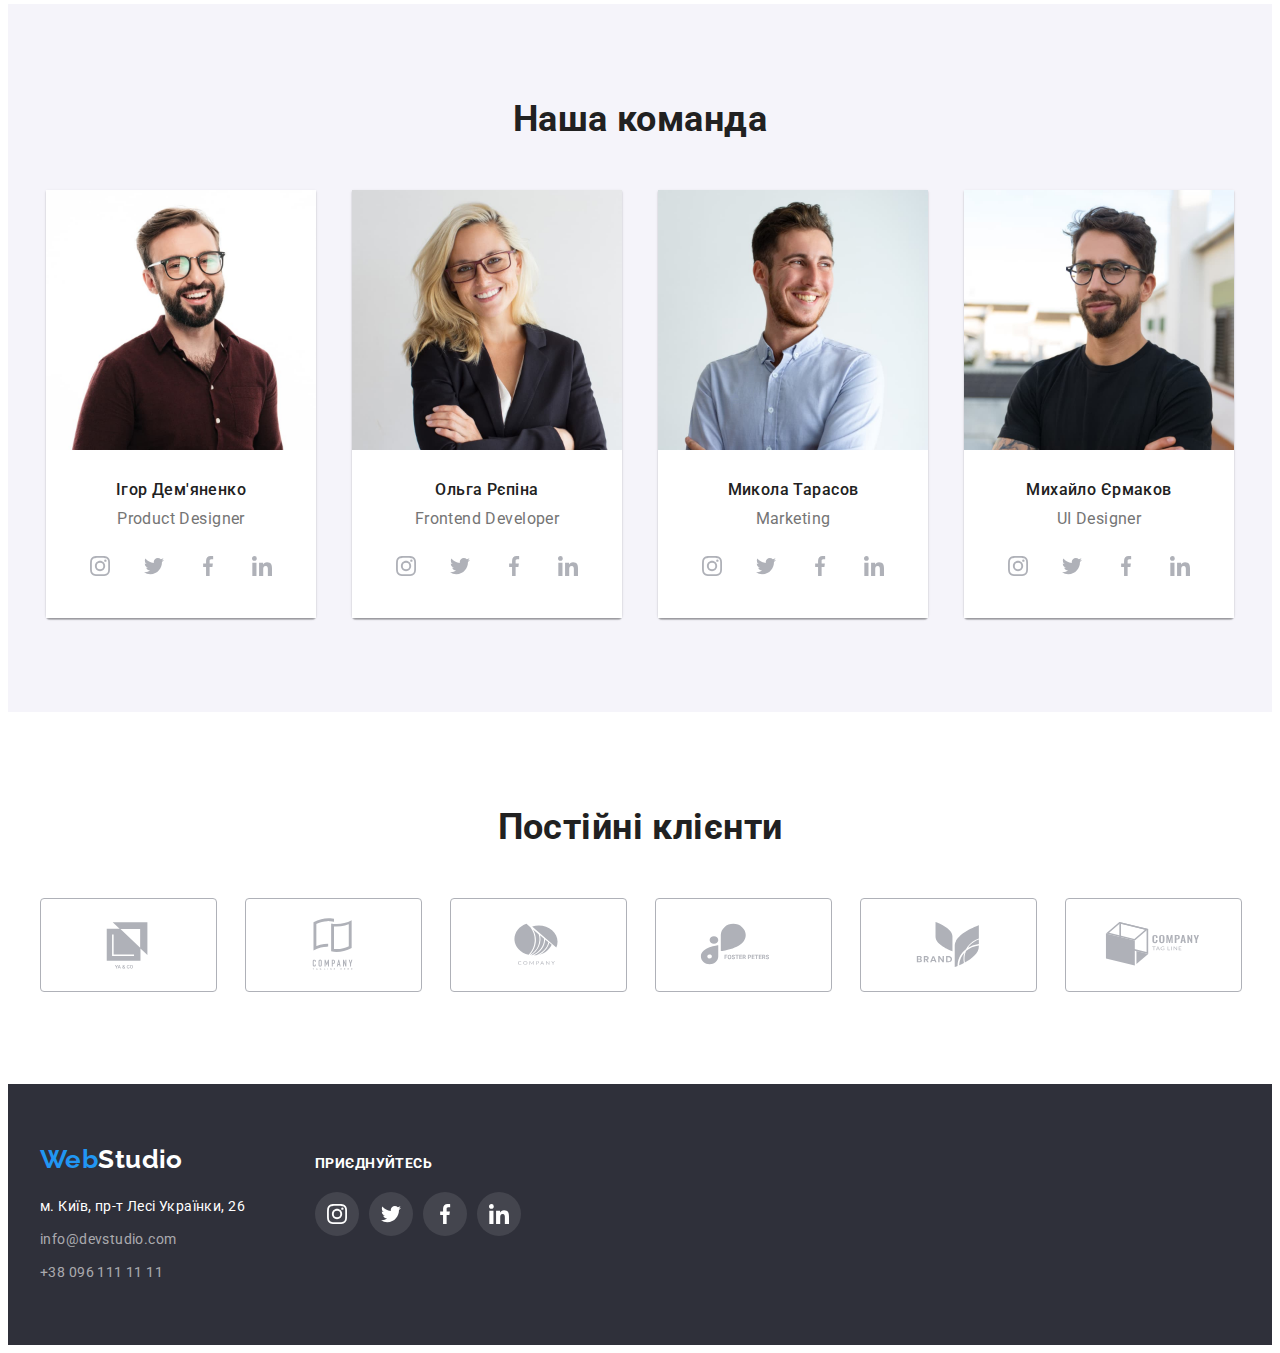
==== commit c2ce5ac2: "v0.4" ====
--- a/index.html
+++ b/index.html
@@ -55,7 +55,7 @@
       <section class="banner">
         <div class="container">
           <h1 class="banner-title">Ефективні рішення для вашого бізнесу</h1>
-          <button class="banner-button" type="button">Замовити послугу</button>
+          <button class="banner-button" type="button" data-modal-open>Замовити послугу</button>
         </div>
         </section>
 
@@ -386,6 +386,19 @@
                 </div>
           </div>
         </footer>
+
+        <div class="backdrop is-hidden" data-modal>
+          <div class="modal" data-modal-open>
+            <button type="button" class="modal-close" data-modal-close>
+            <svg class="modal-close-icon" width="14" height="14">
+              <use href="./img/icons.svg#icon-close"></use>
+            </svg>
+            </button>
+          </div>
+        </div>
+
+        <script src="./js/modal.js"></script>
+
     </body>
 </html>
 
--- a/styles/styles.css
+++ b/styles/styles.css
@@ -10,7 +10,10 @@
   --body-color: #F5F5F5;
   --bottom-color: #ECECEC;
   --icon-color: #AFB1B8;
+  --projects-description: rgba(47, 48, 58, 0.8);
   --portfolio-definition: rgba(33, 150, 243, 0.9);
+  --overlay: rgba(0, 0, 0, 0.2);
+  --animation: 250ms cubic-bezier(0.4, 0, 0.2, 1);
 }
 
 body { 
@@ -103,10 +106,20 @@
   gap: 50px;
 }
 
+.header-link {
+  font-weight: 500;
+  line-height: 1.14;
+  letter-spacing: 0.02em;
+  color: var(--secondary-text-color);
+  gap: 50px;
+  position: relative;
+  transition: color var(--animation);
+}
+
 .header-link:hover,
 .header-link:focus,
 .current:visited {
-  color: var(--accent-color)
+  color: var(--accent-color);
 }
 
 .current::after,
@@ -118,21 +131,12 @@
   height: 4px;
   background-color: var(--accent-color);
   border-radius: 2px;
-  bottom 0;
+  bottom: -32px;
   position: absolute;
 }
 
 .word-studio-1 {
   color: var(--secondary-text-color);
-}
-
-.header-link {
-  font-weight: 500;
-  line-height: 1.14;
-  letter-spacing: 0.02em;
-  color: var(--secondary-text-color);
-  gap: 50px;
-  position: relative;
 }
 
 .header-contacts {
@@ -154,6 +158,7 @@
 display: flex;
 align-items:center;
 gap: 10px;
+transition: color var(--animation);
 }
 
 .contact-link:hover,
@@ -199,7 +204,7 @@
   text-align: center;
   letter-spacing: 0.06em;
   color: var(--white-color);
-  background: var(--accent-color);
+  background-color: var(--accent-color);
   cursor: pointer;
   margin: 0 auto;
   display: block;
@@ -210,7 +215,8 @@
 }
 
 .banner-button:hover {
-  background: var(--button-active);
+  background-color: var(--button-active);
+  transition: background-color var(--animation);
 }
 
 .hero-item {
@@ -295,7 +301,7 @@
   justify-content: center;
   width: 100%;
   height: 70px;
-  background: rgba(47, 48, 58, 0.8);
+  background: var(--projects-description);
   text-transform: uppercase;
   color: var(--white-color);
 }
@@ -368,6 +374,7 @@
   align-items: center;
   justify-content: center;
   fill: var(--icon-color);
+  transition: background-color var(--animation), fill var(--animation);
 }
 
 .team-soc-link:hover,
@@ -394,10 +401,12 @@
   display: flex;
   align-items: center;
   justify-content: center;
+  transition: border-color var(--animation);
 }
 
 .partners-icon {
-  fill: var(--icon-color)
+  fill: var(--icon-color);
+  transition: fill var(--animation);
 }
 
 .partners-link:hover,
@@ -436,6 +445,7 @@
   display: block;
   padding: 6px 22px;
   border-radius: 4px;
+  transition: color var(--animation), background-color var(--animation), box-shadow var(--animation);
 }
 
 .filter-btn:hover,
@@ -468,6 +478,30 @@
   gap: 30px;
 }
 
+.project-item:hover .definition-text {
+  transform: translateY(0);
+}
+
+.project-definition {
+  position: relative;
+  overflow: hidden;
+}
+
+.definition-text {
+  position: absolute;
+  top: 0;
+  left: 0;
+  padding: 63px 24px;
+  color: var(--white-color);
+  font-size: 18px;
+  line-height: 1.56;
+  background-color: var(--portfolio-definition);
+  height: 100%;
+  transform: translateY(100%);
+  transition: transform var(--animation);
+  overflow: auto;
+}
+
 .portfolio-description {
   background: var(--white-color);
   padding: 20px 24px;
@@ -489,33 +523,11 @@
 }
 
 .project-definition {
-  position: relative;
-}
-
-.project-definition::before {
-  content: '';
-  display: inline-block;
-  width: 100%;
-  height: 100%;
-  background-color: var(--portfolio-definition);
-  position: absolute;
-  opacity: 0;
-}
-
-.project-definition:hover::before,
-.definition-text:hover {
-  opacity: 1;
-}
-
-.definition-text {
-  position: absolute;
-  top: 0;
-  left: 0;
-  font-size: 18px;
-  line-height: 1.56;
-  color: var(--white-color);
-  padding: 63px 24px;
-  opacity: 0;
+  transition: opacity var(--animation);
+}
+
+.project-card {
+  transition: box-shadow var(--animation);
 }
 
 .project-card:hover,
@@ -565,6 +577,7 @@
   font-weight: 400;
   line-height: 1.71;
   color: rgba(255, 255, 255, 0.6);
+  transition: color var(--animation);
 }
 
 .footer-contact-link:hover,
@@ -576,6 +589,7 @@
   font-style: normal;
   line-height: 1.71;
   color: var(--white-color);
+  transition: color var(--animation);
 }
 
 .adds:hover,
@@ -615,10 +629,63 @@
   align-items: center;
   justify-content: center;
   fill: var(--white-color);
+  transition: background-color var(--animation), fill var(--animation);
 }
 
 .footer-soc-link:hover,
 .footer-soc-link:focus {
   background-color: var(--accent-color);
   fill: var(--white-color);
+}
+
+.backdrop {
+  height: 100%;
+  width: 100%;
+  top: 0;
+  position: fixed;
+  z-index: 10;
+  background-color: var(--overlay);
+  transition: opacity var(--animation), visibility var(--animation);
+}
+
+.modal {
+  width: 528px;
+  min-height: 581px;
+  background-color: var(--white-color);
+  box-shadow: 0px 1px 3px rgba(0, 0, 0, 0.12), 
+              0px 1px 1px rgba(0, 0, 0, 0.14), 
+              0px 2px 1px rgba(0, 0, 0, 0.2);
+  border-radius: 4px;
+  position: absolute;
+  top: 50%;
+  left: 50%;
+  bottom: 50%;
+  transform: translate(-50%,-50%);
+  transition: transform var(--animation), border-radius var(--animation);
+}
+
+.modal-close {
+  width: 30px;
+  height: 30px;
+  background-color: var(--white-color);
+  border: 1px solid rgba(0, 0, 0, 0.1);
+  border-radius: 50%;
+  position: absolute;
+  top: 8px;
+  right: 8px;
+  display: flex;
+  align-items: center;
+  justify-content: center;
+  cursor: pointer;
+}
+
+.backdrop.is-hidden {
+  opacity: 0;
+  visibility: hidden;
+  pointer-events: none;
+}
+
+.backdrop.is-hidden .modal {
+  transform: translate(-50%, -50%);
+  border-radius: 50%;
 }